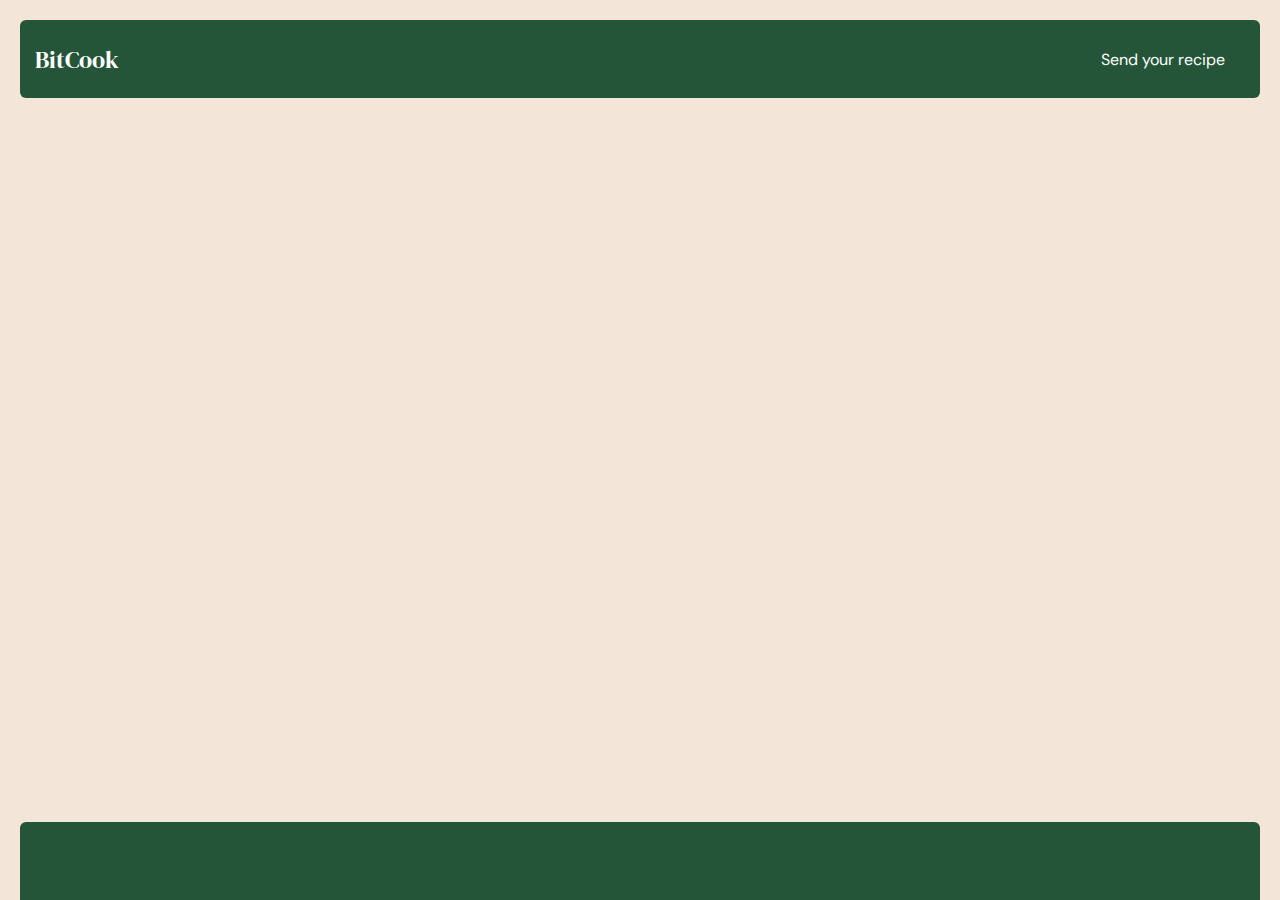
==== index.html @ 2f71e207 "add menu with hmlt and styles with css" ====
<!DOCTYPE html>
<html lang="en">

<head>
    <meta charset="UTF-8">
    <meta name="viewport" content="width=device-width, initial-scale=1.0">
    <title>BitCook</title>
    <link rel="stylesheet" href="./css/style.css">

</head>

<body>
    <div id="grid-container">
        <header>
            <div id="logo">
                <a href="#">BitCook</a>
            </div>
            <nav>
                <ul>
                    <li><a href="#">Send your recipe</a></li>
                    <li></li>
                </ul>
            </nav>
        </header>
        <main>

        </main>
        <footer>

        </footer>
    </div>
</body>

</html>
---- css/style.css ----
@import url("https://fonts.googleapis.com/css2?family=DM+Sans:opsz@9..40&family=DM+Serif+Display:ital@0;1&display=swap");

* {
  box-sizing: border-box;
  margin: 0;
}
body {
  background-color: #f3e5d8;
}

#grid-container {
  max-width: 1400px;
  height: 100vh;
  margin: 0 auto;
  padding: 20px;
  padding-bottom: 0px;

  display: grid;
  grid-template-rows: 78px 1fr 78px;
  grid-template-columns: 100px 1fr 100px;

  grid-template-areas:
    "header header header"
    "space main space2"
    "footer footer footer";
}

header {
  background-color: #255538;
  grid-area: header;

  display: flex;
  justify-content: space-between;
  align-items: center;
  border-radius: 6px;
  padding: 15px;
}
#logo {
  font-family: DM Serif Display;
  font-size: 24px;
}
header a {
  text-decoration: none;
  color: white;
}

header nav ul {
  display: flex;
  list-style-type: none;
  gap: 20px;
  font-family: DM Sans;
  font-size: 16px;
}

footer {
  background-color: #255538;
  grid-area: footer;
  border-radius: 6px 6px 0 0;
}
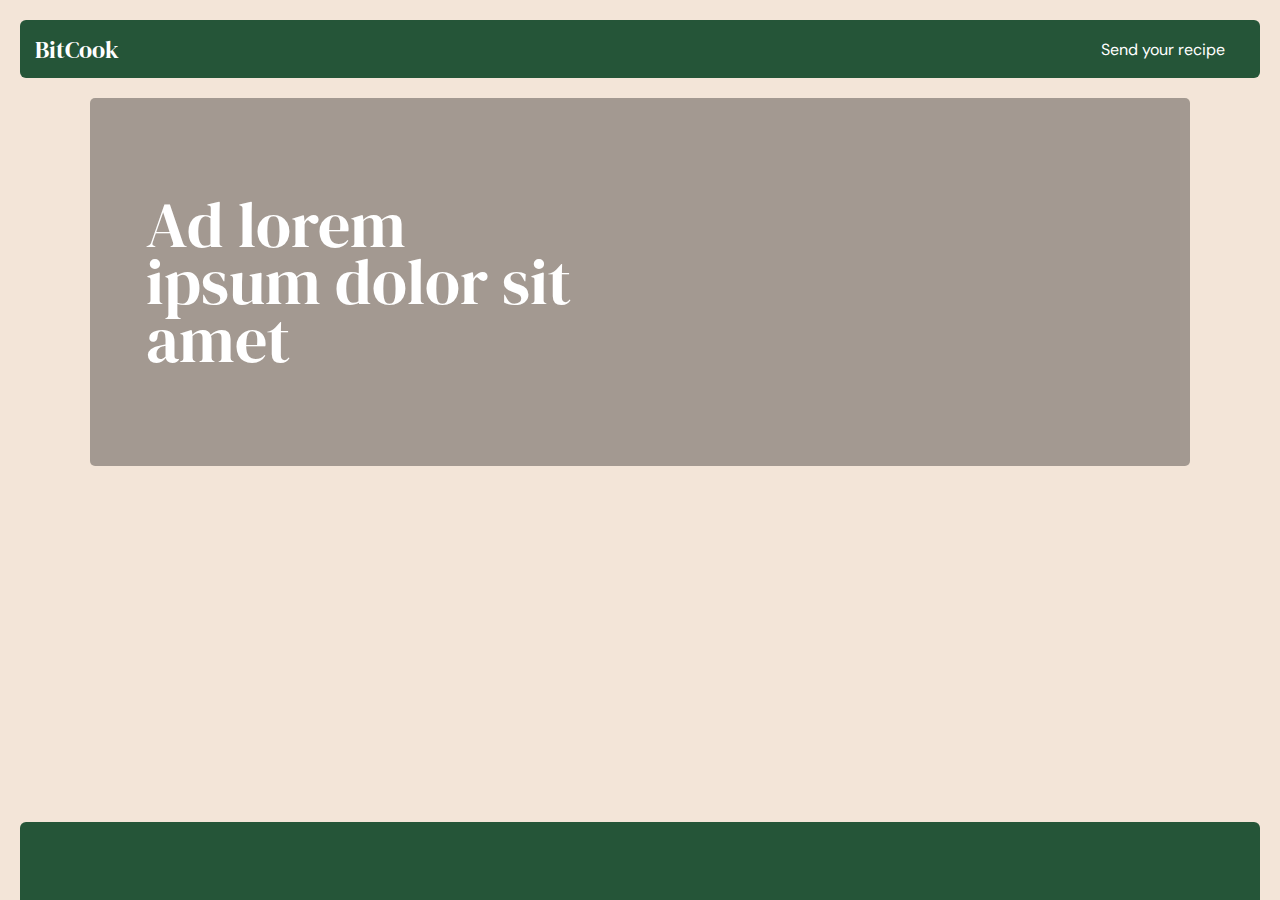
==== commit ee149738: "add structure and styles of banner" ====
--- a/index.html
+++ b/index.html
@@ -23,7 +23,9 @@
             </nav>
         </header>
         <main>
-
+            <div id="banner">
+                <p class="phara">Ad lorem ipsum dolor sit amet</p>
+            </div>
         </main>
         <footer>
 
--- a/css/style.css
+++ b/css/style.css
@@ -4,12 +4,13 @@
   box-sizing: border-box;
   margin: 0;
 }
+
 body {
   background-color: #f3e5d8;
 }
 
 #grid-container {
-  max-width: 1400px;
+  max-width: 100%;
   height: 100vh;
   margin: 0 auto;
   padding: 20px;
@@ -17,7 +18,7 @@
 
   display: grid;
   grid-template-rows: 78px 1fr 78px;
-  grid-template-columns: 100px 1fr 100px;
+  grid-template-columns: 70px 1fr 70px;
 
   grid-template-areas:
     "header header header"
@@ -34,11 +35,14 @@
   align-items: center;
   border-radius: 6px;
   padding: 15px;
+  max-height: 58px;
 }
+
 #logo {
   font-family: DM Serif Display;
   font-size: 24px;
 }
+
 header a {
   text-decoration: none;
   color: white;
@@ -52,6 +56,42 @@
   font-size: 16px;
 }
 
+main {
+  grid-area: main;
+}
+
+#banner {
+  margin-top: 28px;
+  width: 100%;
+  height: 368px;
+  background-image: url(../img/desayuno.png);
+  background-position: center center;
+  background-size: cover;
+  margin: 0 auto;
+  border-radius: 5px;
+  display: flex;
+  justify-content: flex-start;
+  align-items: center;
+  position: relative;
+  padding: 56px;
+}
+#banner::before {
+  position: absolute;
+  content: "";
+  inset: 0;
+  background-color: rgba(0, 0, 0, 0.33);
+  border-radius: 5px;
+}
+
+.phara {
+  position: relative;
+  font-family: DM Serif Display;
+  font-size: 64px;
+  width: 448px;
+  color: white;
+  line-height: 0.9;
+}
+
 footer {
   background-color: #255538;
   grid-area: footer;
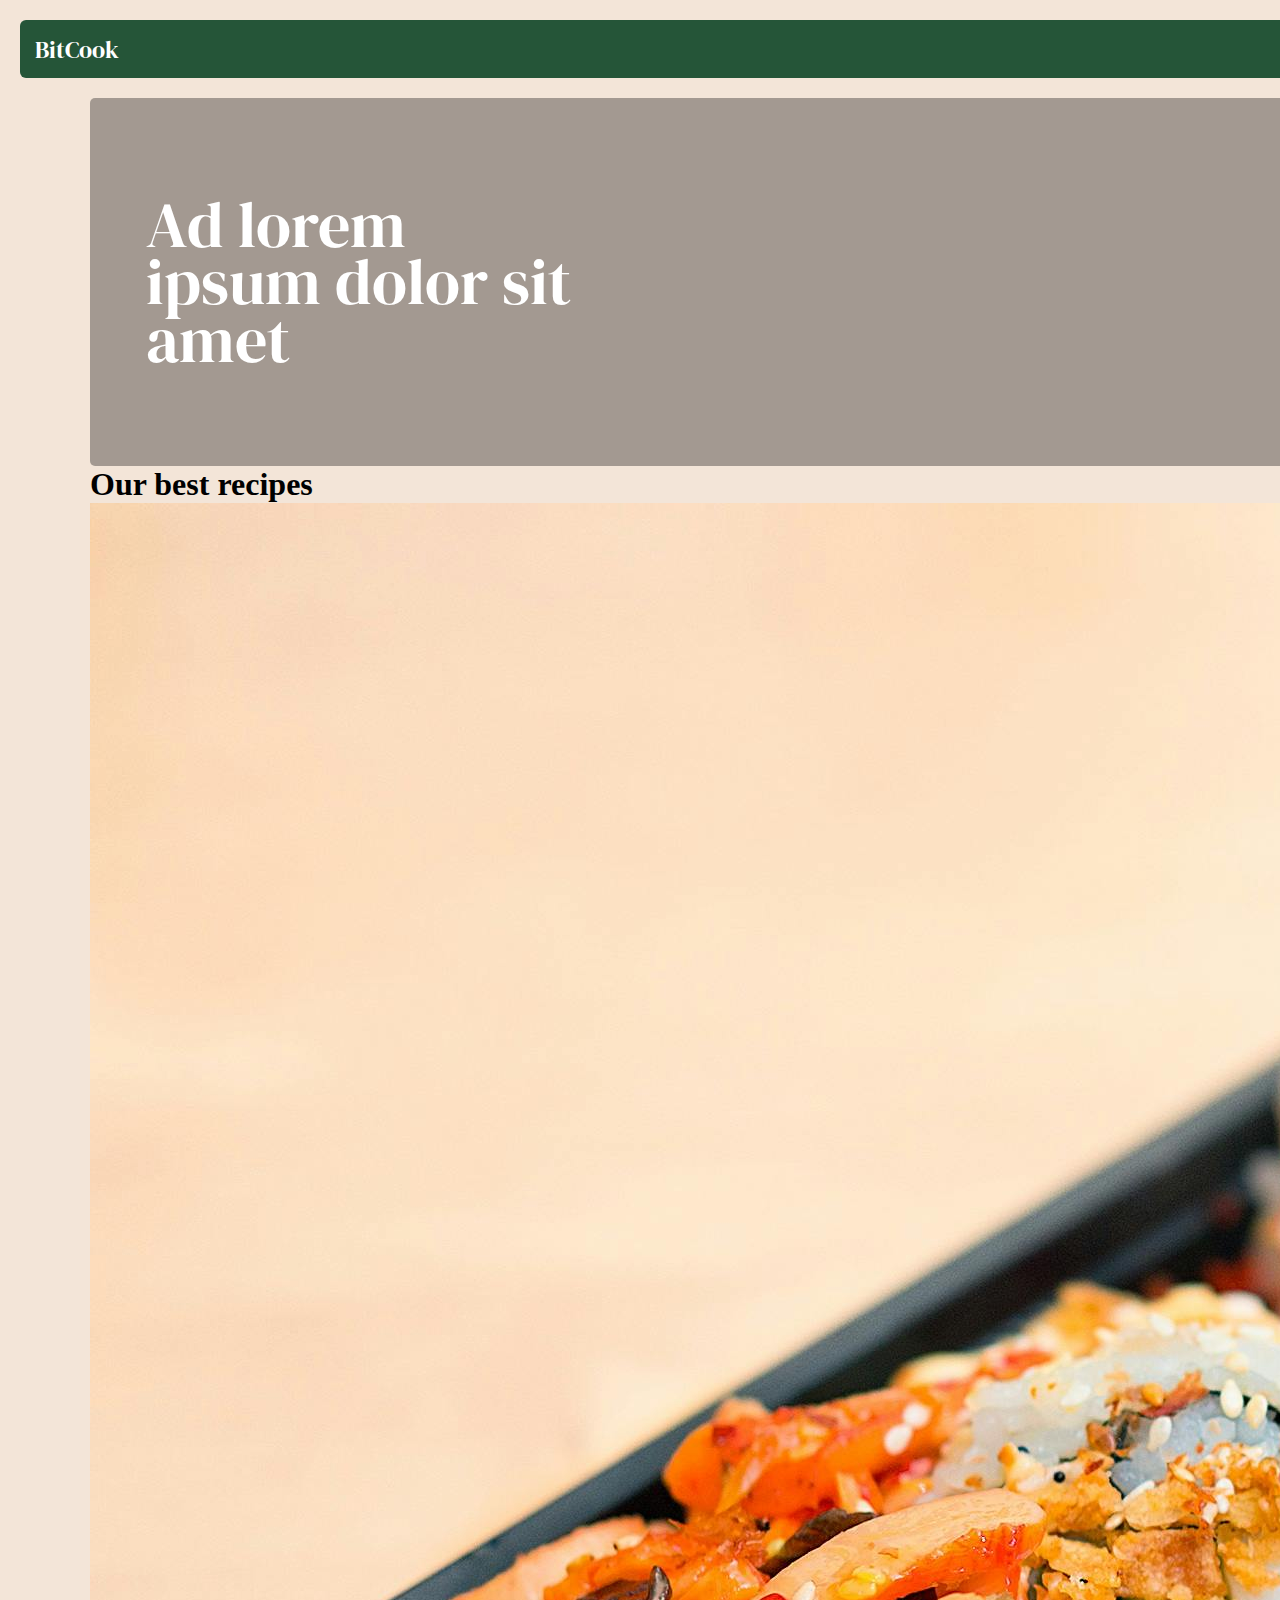
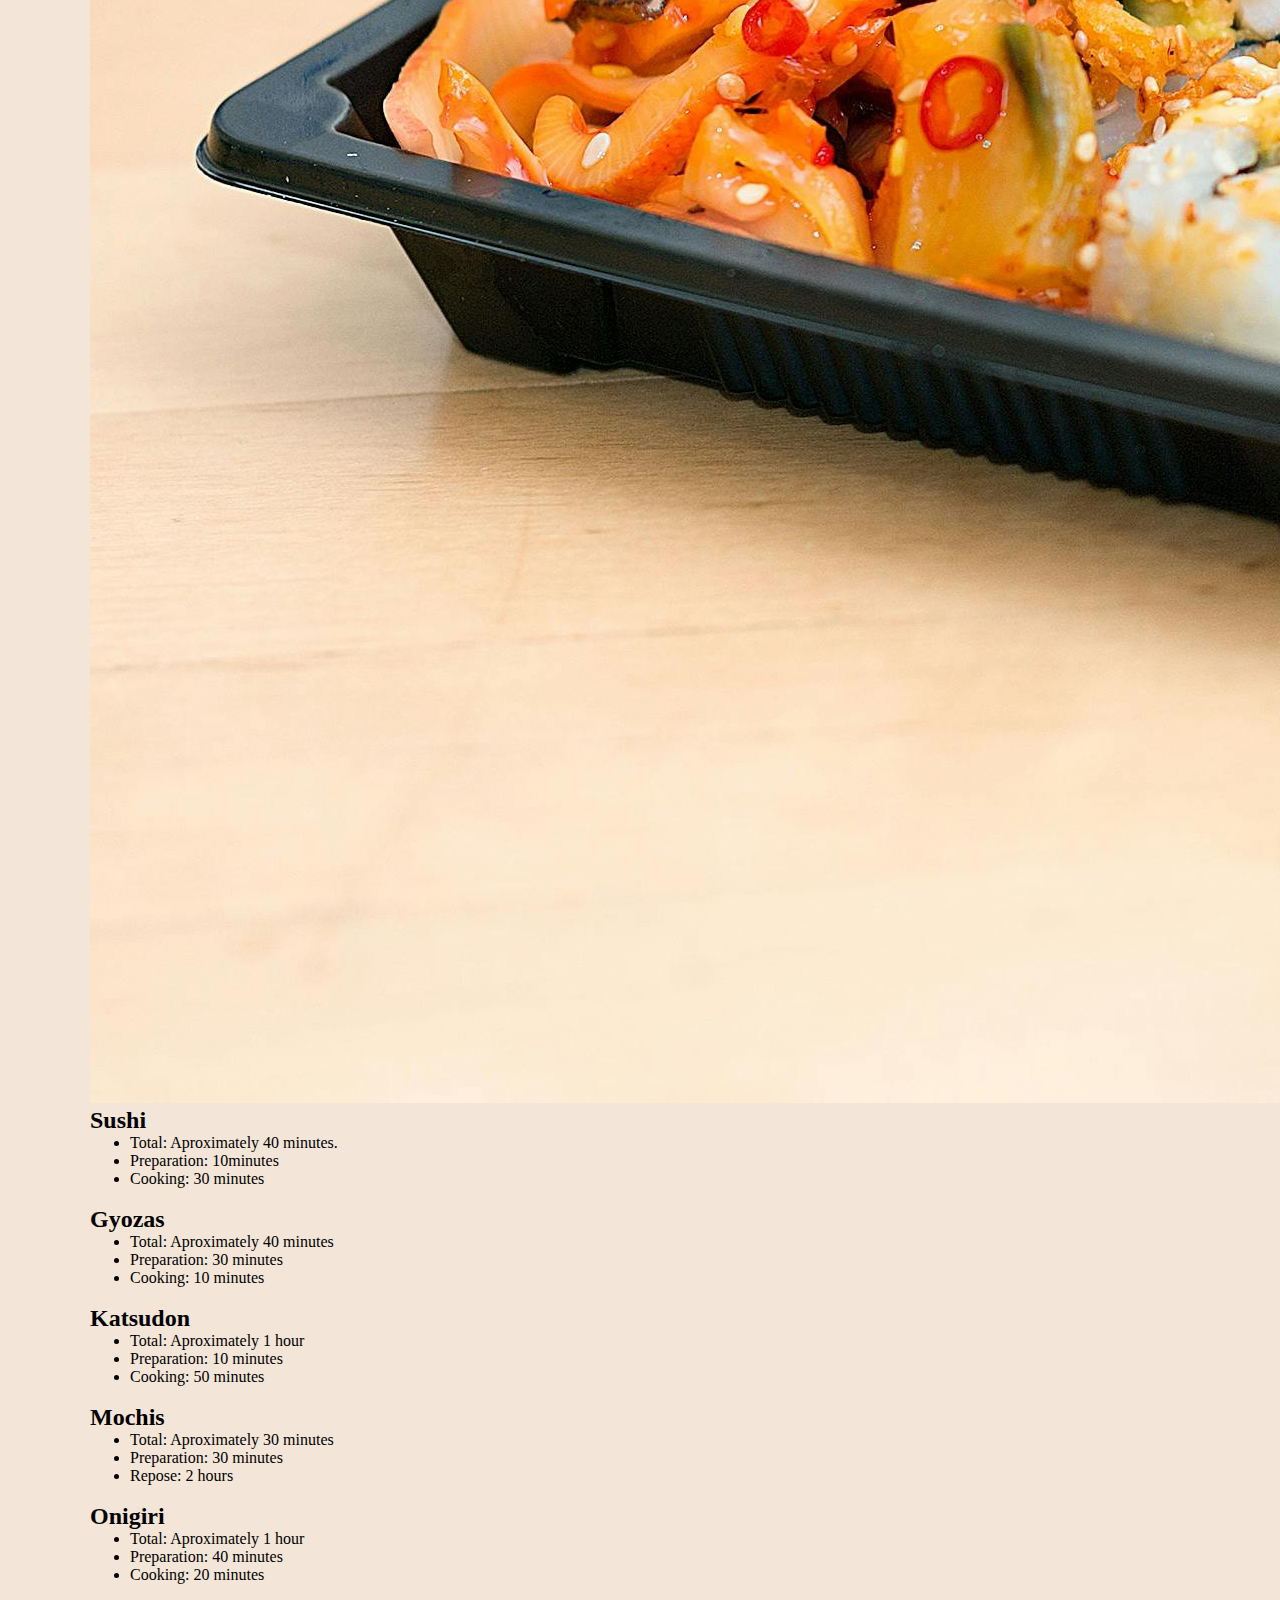
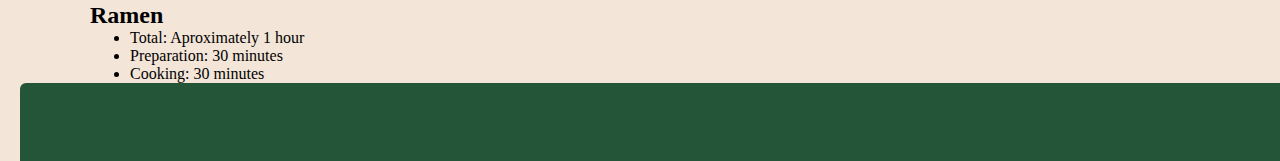
==== commit d9078a20: "add structe of recipes" ====
--- a/index.html
+++ b/index.html
@@ -26,6 +26,63 @@
             <div id="banner">
                 <p class="phara">Ad lorem ipsum dolor sit amet</p>
             </div>
+            <h1>Our best recipes</h1>
+            <div>
+                <div class="recipe1">
+                    <img src="./img/sushi.jpg" alt="">
+                    <h2>Sushi</h2>
+                    <ul>
+                        <li>Total: Aproximately 40 minutes.</li>
+                        <li>Preparation: 10minutes</li>
+                        <li>Cooking: 30 minutes</li>
+                    </ul>
+                </div>
+                <div class="recipe2">
+                    <img src="" alt="">
+                    <h2>Gyozas</h2>
+                    <ul>
+                        <li>Total: Aproximately 40 minutes</li>
+                        <li>Preparation: 30 minutes</li>
+                        <li>Cooking: 10 minutes</li>
+                    </ul>
+                </div>
+                <div class="recipe3">
+                    <img src="" alt="">
+                    <h2>Katsudon</h2>
+                    <ul>
+                        <li>Total: Aproximately 1 hour</li>
+                        <li>Preparation: 10 minutes</li>
+                        <li>Cooking: 50 minutes</li>
+                    </ul>
+                </div>
+                <div class="recipe4">
+                    <img src="" alt="">
+                    <h2>Mochis</h2>
+                    <ul>
+                        <li>Total: Aproximately 30 minutes</li>
+                        <li>Preparation: 30 minutes</li>
+                        <li>Repose: 2 hours</li>
+                    </ul>
+                </div>
+                <div class="recipe5">
+                    <img src="" alt="">
+                    <h2>Onigiri</h2>
+                    <ul>
+                        <li>Total: Aproximately 1 hour</li>
+                        <li>Preparation: 40 minutes</li>
+                        <li>Cooking: 20 minutes</li>
+                    </ul>
+                </div>
+                <div class="recipe6">
+                    <img src="" alt="">
+                    <h2>Ramen</h2>
+                    <ul>
+                        <li>Total: Aproximately 1 hour</li>
+                        <li>Preparation: 30 minutes</li>
+                        <li>Cooking: 30 minutes</li>
+                    </ul>
+                </div>
+            </div>
         </main>
         <footer>
 
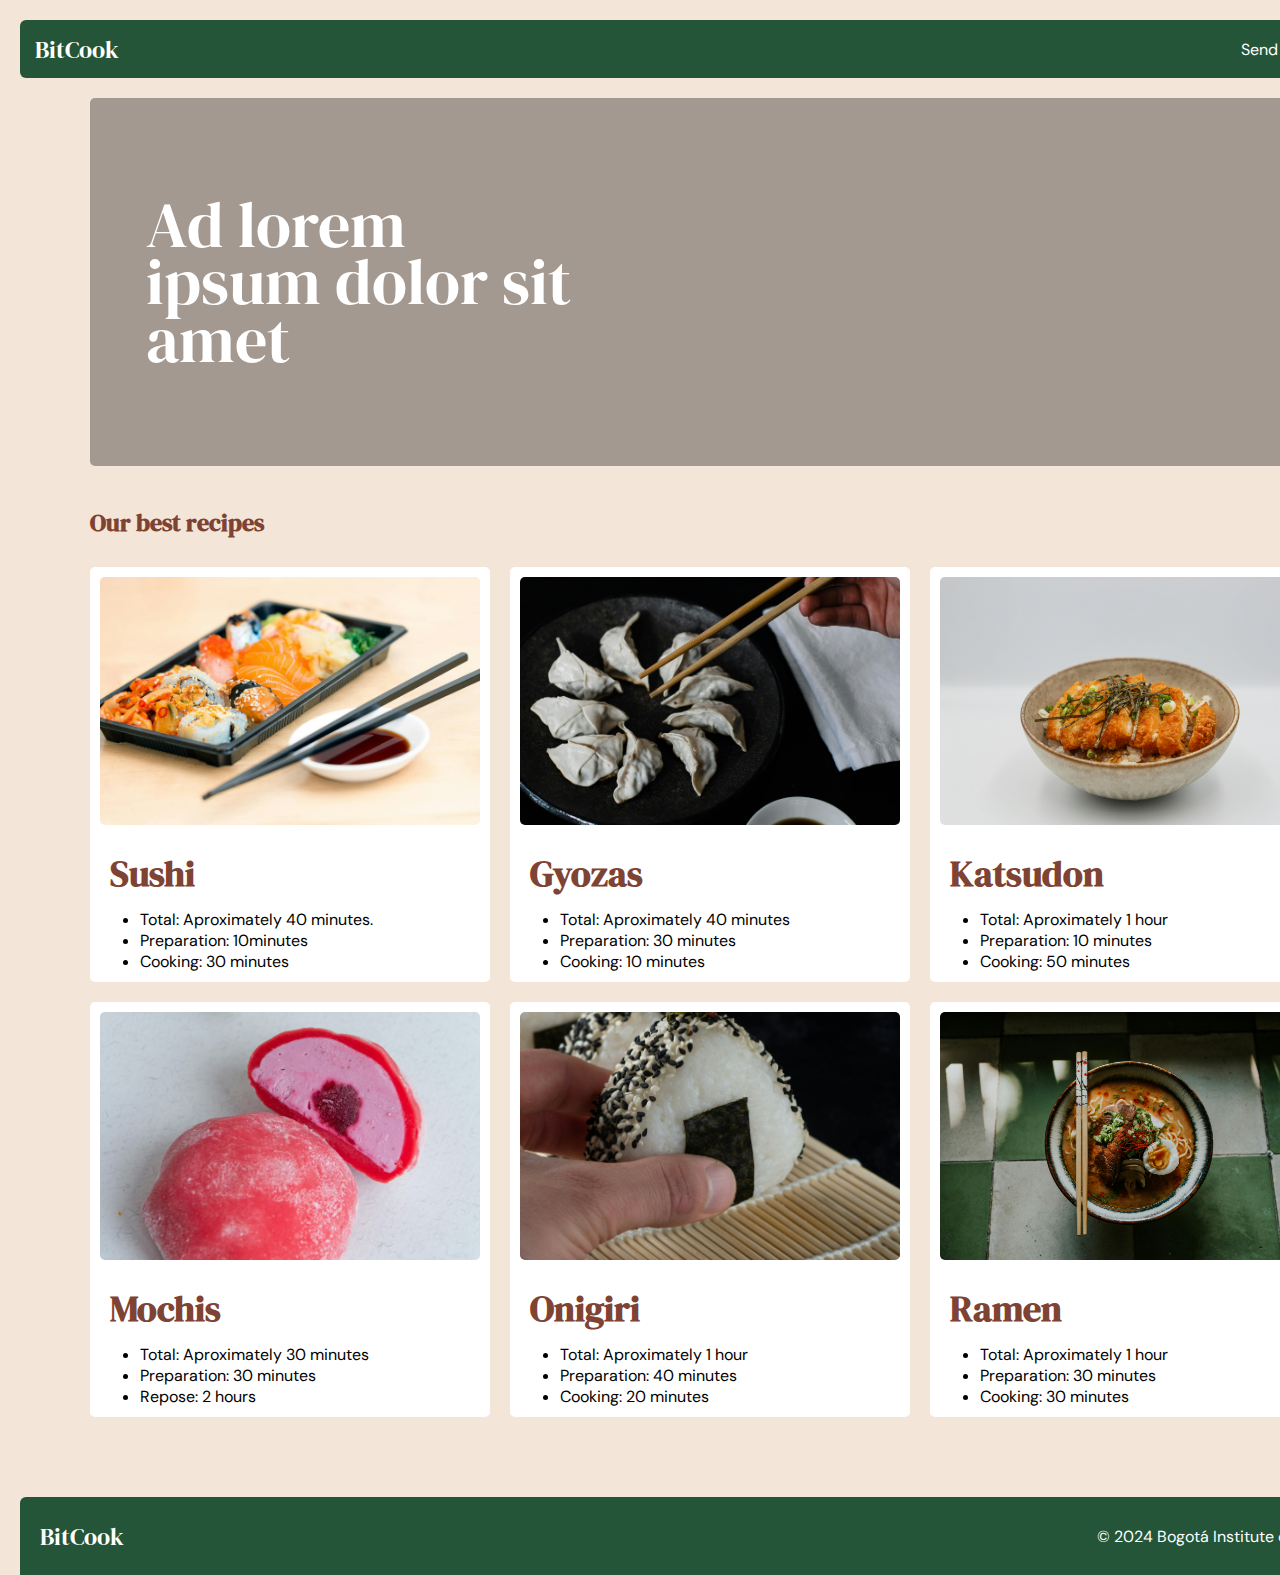
==== commit e1c10897: "add styles on seccion recipes and footer" ====
--- a/index.html
+++ b/index.html
@@ -26,66 +26,83 @@
             <div id="banner">
                 <p class="phara">Ad lorem ipsum dolor sit amet</p>
             </div>
-            <h1>Our best recipes</h1>
-            <div>
-                <div class="recipe1">
-                    <img src="./img/sushi.jpg" alt="">
-                    <h2>Sushi</h2>
-                    <ul>
-                        <li>Total: Aproximately 40 minutes.</li>
-                        <li>Preparation: 10minutes</li>
-                        <li>Cooking: 30 minutes</li>
-                    </ul>
+            <h1 id="titulo">Our best recipes</h1>
+            <div id="Recipes">
+                <div class="recipes1">
+                    <a href="">
+                        <div class="recipe">
+                            <img src="./img/sushi.jpg" alt="">
+                            <h2>Sushi</h2>
+                            <ul>
+                                <li>Total: Aproximately 40 minutes.</li>
+                                <li>Preparation: 10minutes</li>
+                                <li>Cooking: 30 minutes</li>
+                            </ul>
+                        </div>
+                    </a>
+                    <a href="">
+                        <div class="recipe">
+                            <img src="./img/gyoza.jpg" alt="">
+                            <h2>Gyozas</h2>
+                            <ul>
+                                <li>Total: Aproximately 40 minutes</li>
+                                <li>Preparation: 30 minutes</li>
+                                <li>Cooking: 10 minutes</li>
+                            </ul>
+                        </div>
+                    </a>
+                    <a href="">
+                        <div class="recipe">
+                            <img src="./img/katsudon.jpg" alt="">
+                            <h2>Katsudon</h2>
+                            <ul>
+                                <li>Total: Aproximately 1 hour</li>
+                                <li>Preparation: 10 minutes</li>
+                                <li>Cooking: 50 minutes</li>
+                            </ul>
+                        </div>
+                    </a>
                 </div>
-                <div class="recipe2">
-                    <img src="" alt="">
-                    <h2>Gyozas</h2>
-                    <ul>
-                        <li>Total: Aproximately 40 minutes</li>
-                        <li>Preparation: 30 minutes</li>
-                        <li>Cooking: 10 minutes</li>
-                    </ul>
-                </div>
-                <div class="recipe3">
-                    <img src="" alt="">
-                    <h2>Katsudon</h2>
-                    <ul>
-                        <li>Total: Aproximately 1 hour</li>
-                        <li>Preparation: 10 minutes</li>
-                        <li>Cooking: 50 minutes</li>
-                    </ul>
-                </div>
-                <div class="recipe4">
-                    <img src="" alt="">
-                    <h2>Mochis</h2>
-                    <ul>
-                        <li>Total: Aproximately 30 minutes</li>
-                        <li>Preparation: 30 minutes</li>
-                        <li>Repose: 2 hours</li>
-                    </ul>
-                </div>
-                <div class="recipe5">
-                    <img src="" alt="">
-                    <h2>Onigiri</h2>
-                    <ul>
-                        <li>Total: Aproximately 1 hour</li>
-                        <li>Preparation: 40 minutes</li>
-                        <li>Cooking: 20 minutes</li>
-                    </ul>
-                </div>
-                <div class="recipe6">
-                    <img src="" alt="">
-                    <h2>Ramen</h2>
-                    <ul>
-                        <li>Total: Aproximately 1 hour</li>
-                        <li>Preparation: 30 minutes</li>
-                        <li>Cooking: 30 minutes</li>
-                    </ul>
+                <div class="recipes2">
+                    <a href="">
+                        <div class="recipe">
+                            <img src="./img/mochis.jpg" alt="">
+                            <h2>Mochis</h2>
+                            <ul>
+                                <li>Total: Aproximately 30 minutes</li>
+                                <li>Preparation: 30 minutes</li>
+                                <li>Repose: 2 hours</li>
+                            </ul>
+                        </div>
+                    </a>
+                    <a href="">
+                        <div class="recipe">
+                            <img src="./img/onigiri.jpg" alt="">
+                            <h2>Onigiri</h2>
+                            <ul>
+                                <li>Total: Aproximately 1 hour</li>
+                                <li>Preparation: 40 minutes</li>
+                                <li>Cooking: 20 minutes</li>
+                            </ul>
+                        </div>
+                    </a>
+                    <a href="">
+                        <div class="recipe">
+                            <img src="./img/ramen.jpg" alt="">
+                            <h2>Ramen</h2>
+                            <ul>
+                                <li>Total: Aproximately 1 hour</li>
+                                <li>Preparation: 30 minutes</li>
+                                <li>Cooking: 30 minutes</li>
+                            </ul>
+                        </div>
+                    </a>
                 </div>
             </div>
         </main>
         <footer>
-
+            <p id="logo_foot">BitCook</p>
+            <p>© 2024 Bogotá Institute of Technology</p>
         </footer>
     </div>
 </body>
--- a/css/style.css
+++ b/css/style.css
@@ -39,7 +39,7 @@
 }
 
 #logo {
-  font-family: DM Serif Display;
+  font-family: "DM Serif Display";
   font-size: 24px;
 }
 
@@ -52,7 +52,7 @@
   display: flex;
   list-style-type: none;
   gap: 20px;
-  font-family: DM Sans;
+  font-family: "DM Sans";
   font-size: 16px;
 }
 
@@ -62,7 +62,7 @@
 
 #banner {
   margin-top: 28px;
-  width: 100%;
+  max-width: 100%;
   height: 368px;
   background-image: url(../img/desayuno.png);
   background-position: center center;
@@ -75,6 +75,7 @@
   position: relative;
   padding: 56px;
 }
+
 #banner::before {
   position: absolute;
   content: "";
@@ -85,15 +86,98 @@
 
 .phara {
   position: relative;
-  font-family: DM Serif Display;
+  font-family: "DM Serif Display";
   font-size: 64px;
   width: 448px;
   color: white;
   line-height: 0.9;
 }
 
+#titulo {
+  font-family: "DM Serif Display";
+  font-size: 24px;
+  padding-top: 40px;
+  padding-bottom: 28px;
+  color: #7e4333;
+}
+
+#Recipes a {
+  text-decoration: none;
+}
+
+#Recipes {
+  margin: 0 auto;
+}
+
+#Recipes img {
+  width: 380px;
+  height: 248px;
+  object-fit: cover;
+  border-radius: 5px;
+}
+
+#Recipes .recipe {
+  background-color: white;
+  padding: 10px;
+  border-radius: 5px;
+  transition: transform 0.3s ease;
+}
+
+#Recipes .recipe:hover {
+  transform: scale(1.1);
+}
+
+#Recipes h2 {
+  padding-top: 20px;
+  padding-left: 10px;
+  font-family: "DM Serif Display";
+  color: #7e4333;
+  font-size: 36px;
+}
+
+#Recipes ul {
+  padding-top: 11px;
+}
+
+#Recipes ul li {
+  font-family: "DM Sans";
+  font-size: 16px;
+  color: black;
+}
+.recipes1 {
+  display: flex;
+  gap: 20px;
+  margin-bottom: 20px;
+  width: 100%;
+}
+
+.recipes2 {
+  display: flex;
+  gap: 20px;
+  margin-bottom: 80px;
+  width: 100%;
+}
+
 footer {
+  grid-area: footer;
+  display: flex;
+  justify-content: space-between;
+  align-items: center;
+
+  max-height: 78px;
   background-color: #255538;
-  grid-area: footer;
   border-radius: 6px 6px 0 0;
 }
+
+#logo_foot {
+  font-family: "DM Serif Display";
+  font-size: 24px;
+  padding-left: 20px;
+}
+
+footer p {
+  font-family: "DM Sans";
+  font-size: 16px;
+  color: white;
+  padding-right: 20px;
+}
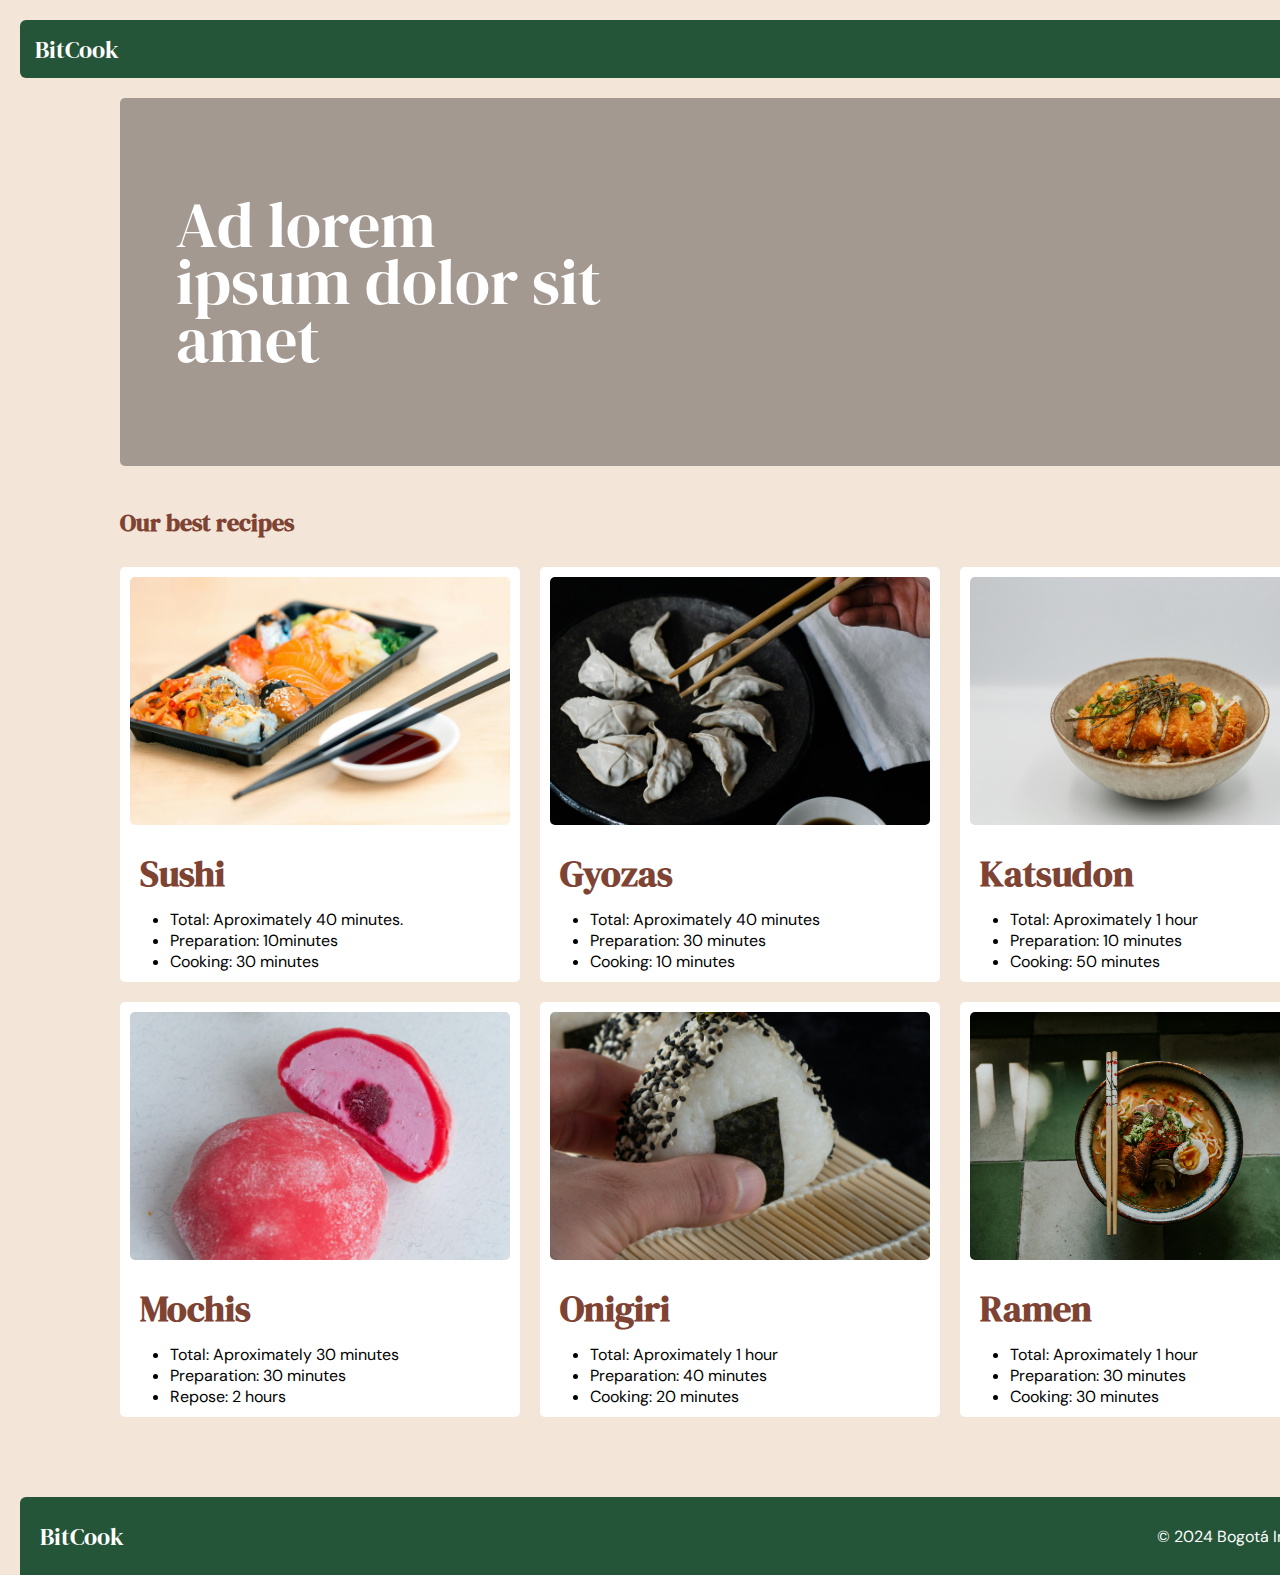
==== commit 134d3011: "finish structure in html and more styles in css" ====
--- a/index.html
+++ b/index.html
@@ -29,7 +29,7 @@
             <h1 id="titulo">Our best recipes</h1>
             <div id="Recipes">
                 <div class="recipes1">
-                    <a href="">
+                    <a href="./Recipes/recipe1.html">
                         <div class="recipe">
                             <img src="./img/sushi.jpg" alt="">
                             <h2>Sushi</h2>
--- a/css/style.css
+++ b/css/style.css
@@ -18,7 +18,7 @@
 
   display: grid;
   grid-template-rows: 78px 1fr 78px;
-  grid-template-columns: 70px 1fr 70px;
+  grid-template-columns: 100px 1fr 100px;
 
   grid-template-areas:
     "header header header"
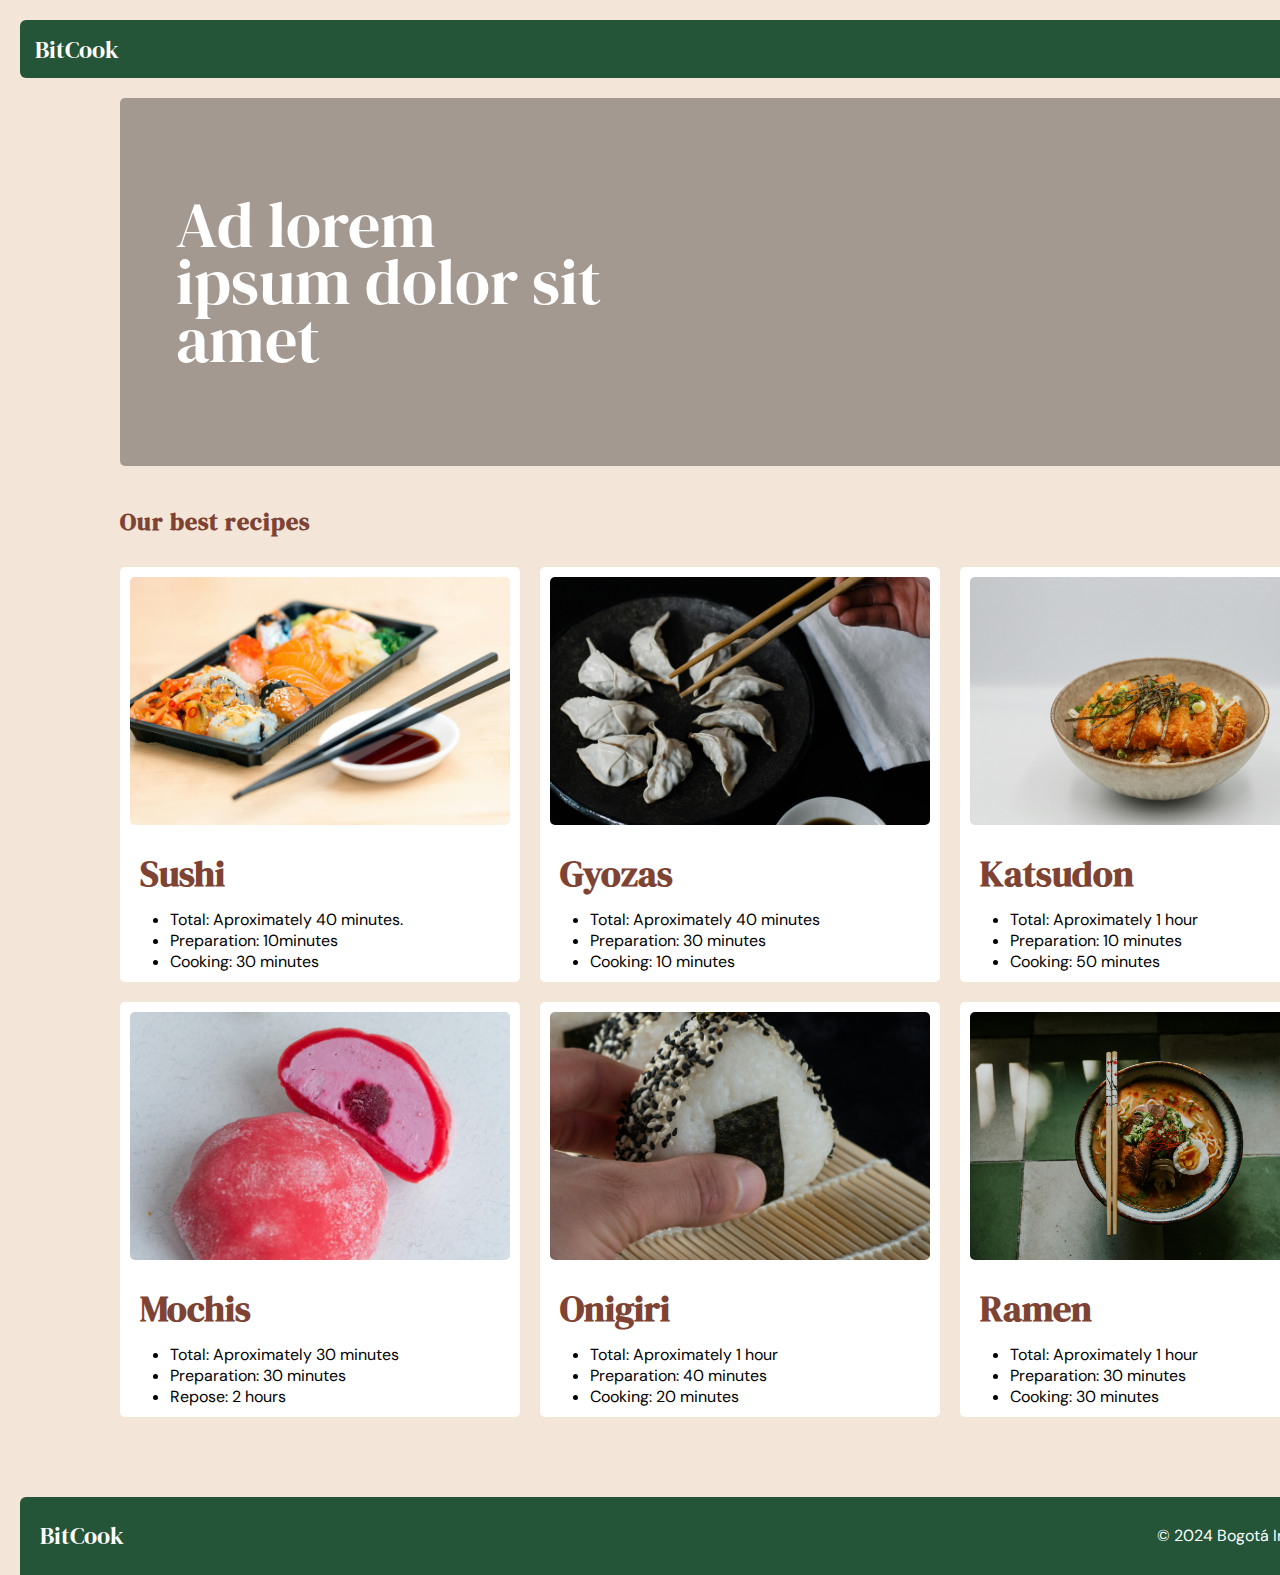
==== commit 0fca932b: "add new html for the recipes folder, also add new styles, and corrections to the css and html" ====
--- a/index.html
+++ b/index.html
@@ -29,7 +29,7 @@
             <h1 id="titulo">Our best recipes</h1>
             <div id="Recipes">
                 <div class="recipes1">
-                    <a href="./Recipes/recipe1.html">
+                    <a href="./Recipes/sushi.html">
                         <div class="recipe">
                             <img src="./img/sushi.jpg" alt="">
                             <h2>Sushi</h2>
@@ -40,7 +40,7 @@
                             </ul>
                         </div>
                     </a>
-                    <a href="">
+                    <a href="./Recipes/gyoza.html">
                         <div class="recipe">
                             <img src="./img/gyoza.jpg" alt="">
                             <h2>Gyozas</h2>
@@ -51,7 +51,7 @@
                             </ul>
                         </div>
                     </a>
-                    <a href="">
+                    <a href="./Recipes/katsudon.html">
                         <div class="recipe">
                             <img src="./img/katsudon.jpg" alt="">
                             <h2>Katsudon</h2>
@@ -64,7 +64,7 @@
                     </a>
                 </div>
                 <div class="recipes2">
-                    <a href="">
+                    <a href="./Recipes/mochis.html">
                         <div class="recipe">
                             <img src="./img/mochis.jpg" alt="">
                             <h2>Mochis</h2>
@@ -75,7 +75,7 @@
                             </ul>
                         </div>
                     </a>
-                    <a href="">
+                    <a href="./Recipes/onigiri.html">
                         <div class="recipe">
                             <img src="./img/onigiri.jpg" alt="">
                             <h2>Onigiri</h2>
@@ -86,7 +86,7 @@
                             </ul>
                         </div>
                     </a>
-                    <a href="">
+                    <a href="Recipes/ramen.html">
                         <div class="recipe">
                             <img src="./img/ramen.jpg" alt="">
                             <h2>Ramen</h2>
--- a/css/style.css
+++ b/css/style.css
@@ -96,6 +96,8 @@
 #titulo {
   font-family: "DM Serif Display";
   font-size: 24px;
+  letter-spacing: 1px;
+  line-height: 32.9px;
   padding-top: 40px;
   padding-bottom: 28px;
   color: #7e4333;
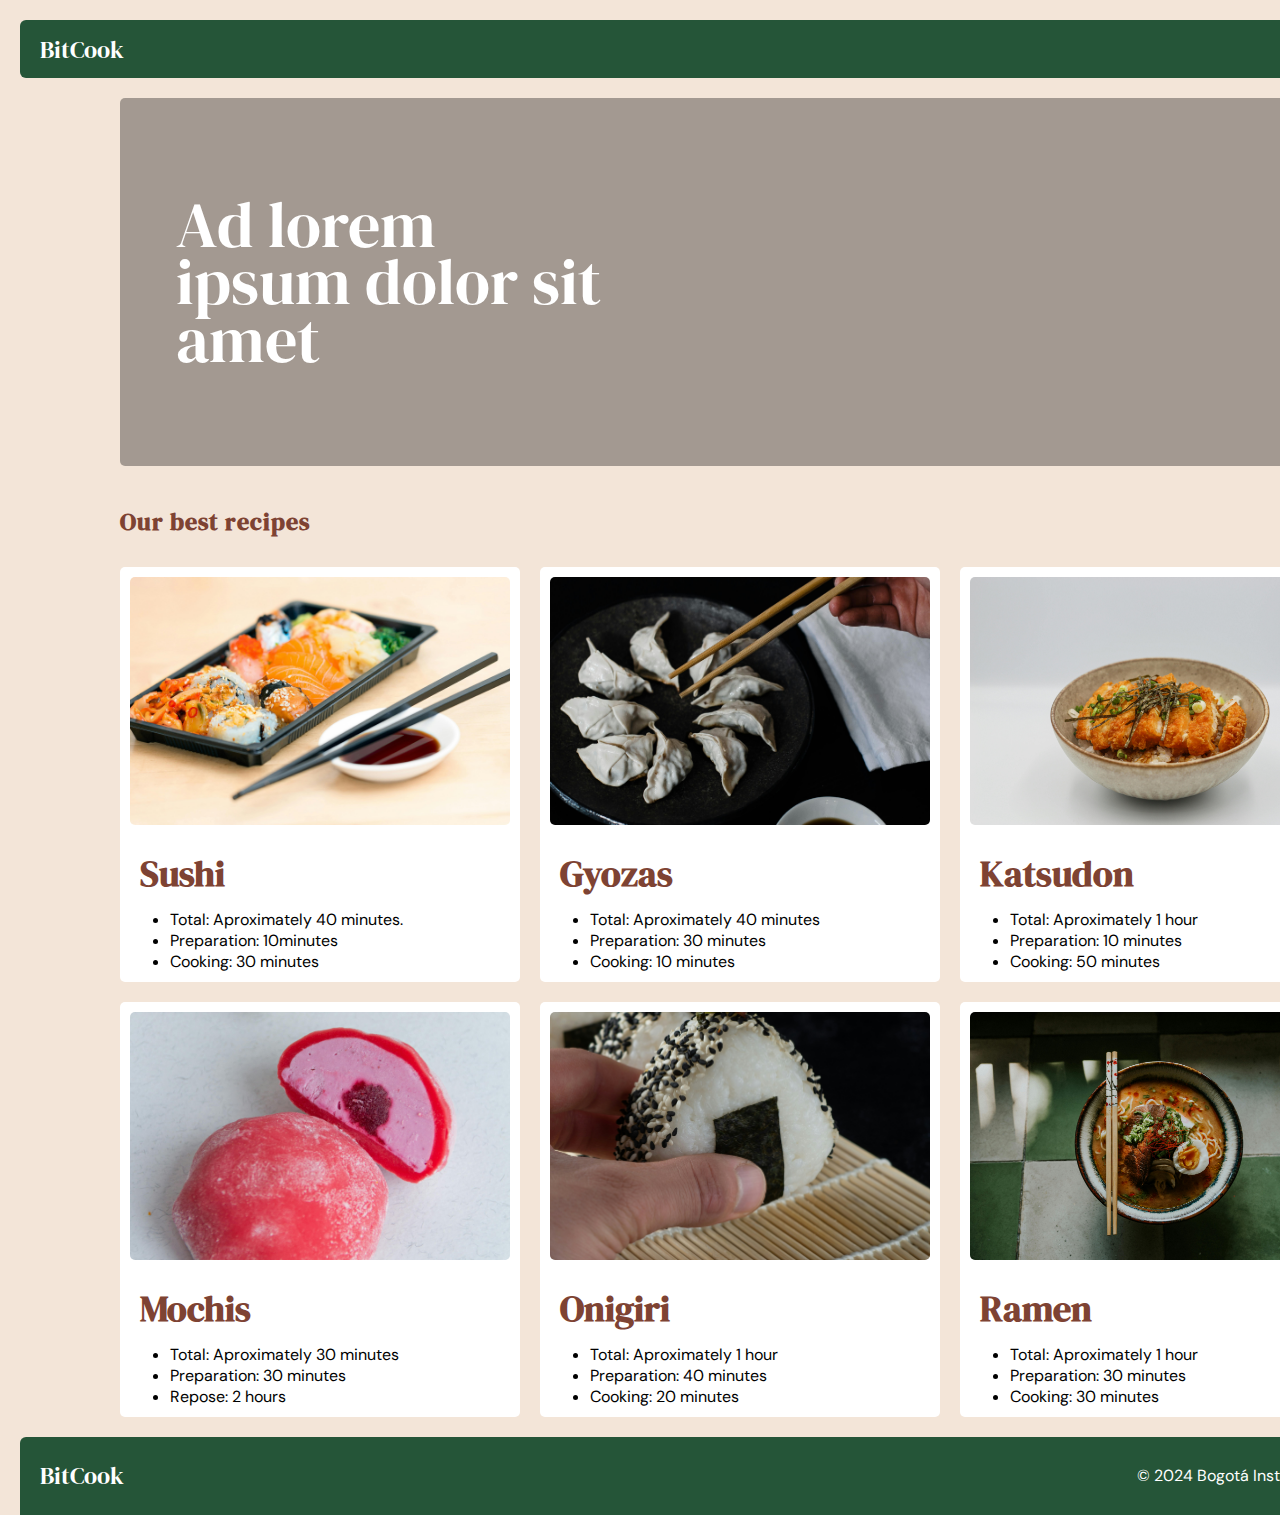
==== commit 537120fd: "optimization" ====
--- a/index.html
+++ b/index.html
@@ -24,7 +24,7 @@
         </header>
         <main>
             <div id="banner">
-                <p class="phara">Ad lorem ipsum dolor sit amet</p>
+                <p class="text-prueba">Ad lorem ipsum dolor sit amet</p>
             </div>
             <h1 id="titulo">Our best recipes</h1>
             <div id="Recipes">
--- a/css/style.css
+++ b/css/style.css
@@ -33,12 +33,14 @@
   display: flex;
   justify-content: space-between;
   align-items: center;
+  padding: 20px;
   border-radius: 6px;
-  padding: 15px;
   max-height: 58px;
+  font-family: "DM Sans";
 }
 
-#logo {
+#logo,
+#logo_foot {
   font-family: "DM Serif Display";
   font-size: 24px;
 }
@@ -52,7 +54,6 @@
   display: flex;
   list-style-type: none;
   gap: 20px;
-  font-family: "DM Sans";
   font-size: 16px;
 }
 
@@ -61,13 +62,11 @@
 }
 
 #banner {
-  margin-top: 28px;
   max-width: 100%;
   height: 368px;
   background-image: url(../img/desayuno.png);
   background-position: center center;
   background-size: cover;
-  margin: 0 auto;
   border-radius: 5px;
   display: flex;
   justify-content: flex-start;
@@ -84,7 +83,7 @@
   border-radius: 5px;
 }
 
-.phara {
+.text-prueba {
   position: relative;
   font-family: "DM Serif Display";
   font-size: 64px;
@@ -105,10 +104,6 @@
 
 #Recipes a {
   text-decoration: none;
-}
-
-#Recipes {
-  margin: 0 auto;
 }
 
 #Recipes img {
@@ -146,17 +141,11 @@
   font-size: 16px;
   color: black;
 }
-.recipes1 {
+.recipes1,
+.recipes2 {
   display: flex;
   gap: 20px;
   margin-bottom: 20px;
-  width: 100%;
-}
-
-.recipes2 {
-  display: flex;
-  gap: 20px;
-  margin-bottom: 80px;
   width: 100%;
 }
 
@@ -169,12 +158,7 @@
   max-height: 78px;
   background-color: #255538;
   border-radius: 6px 6px 0 0;
-}
-
-#logo_foot {
-  font-family: "DM Serif Display";
-  font-size: 24px;
-  padding-left: 20px;
+  padding: 20px;
 }
 
 footer p {
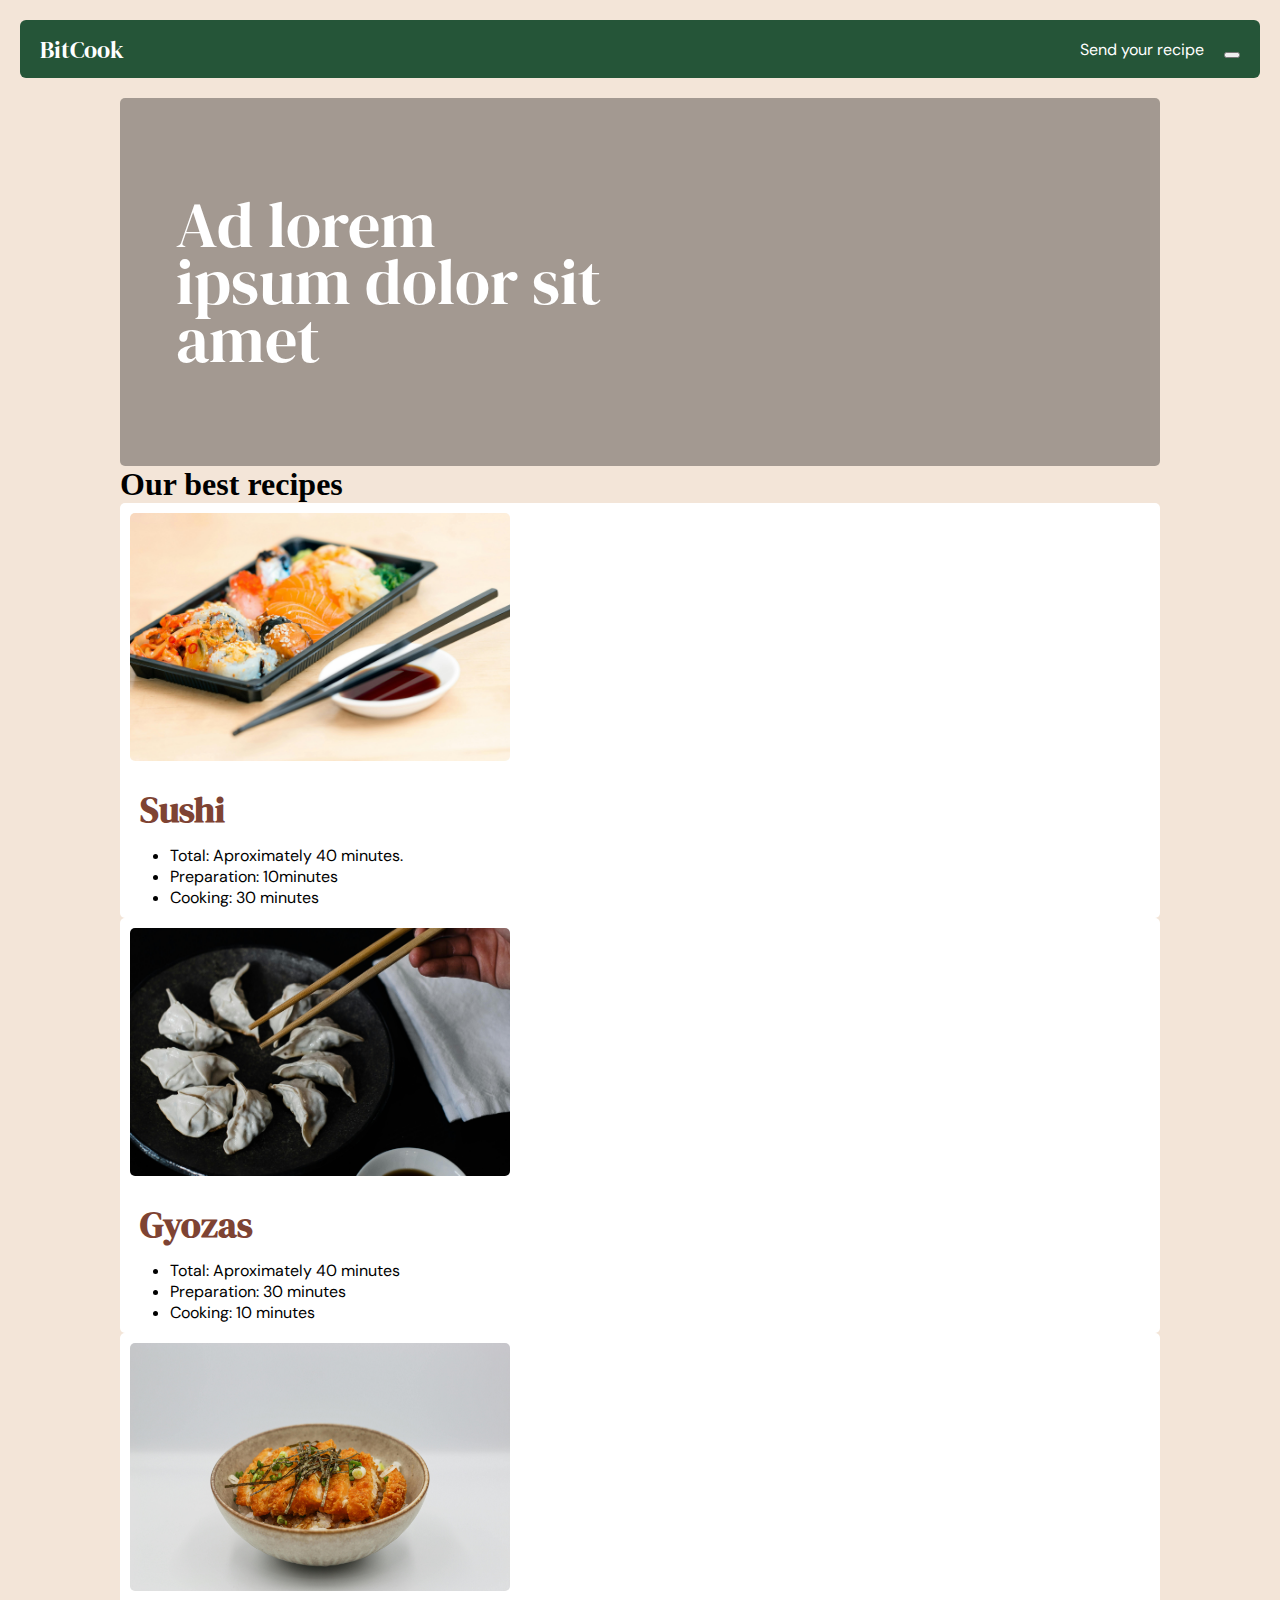
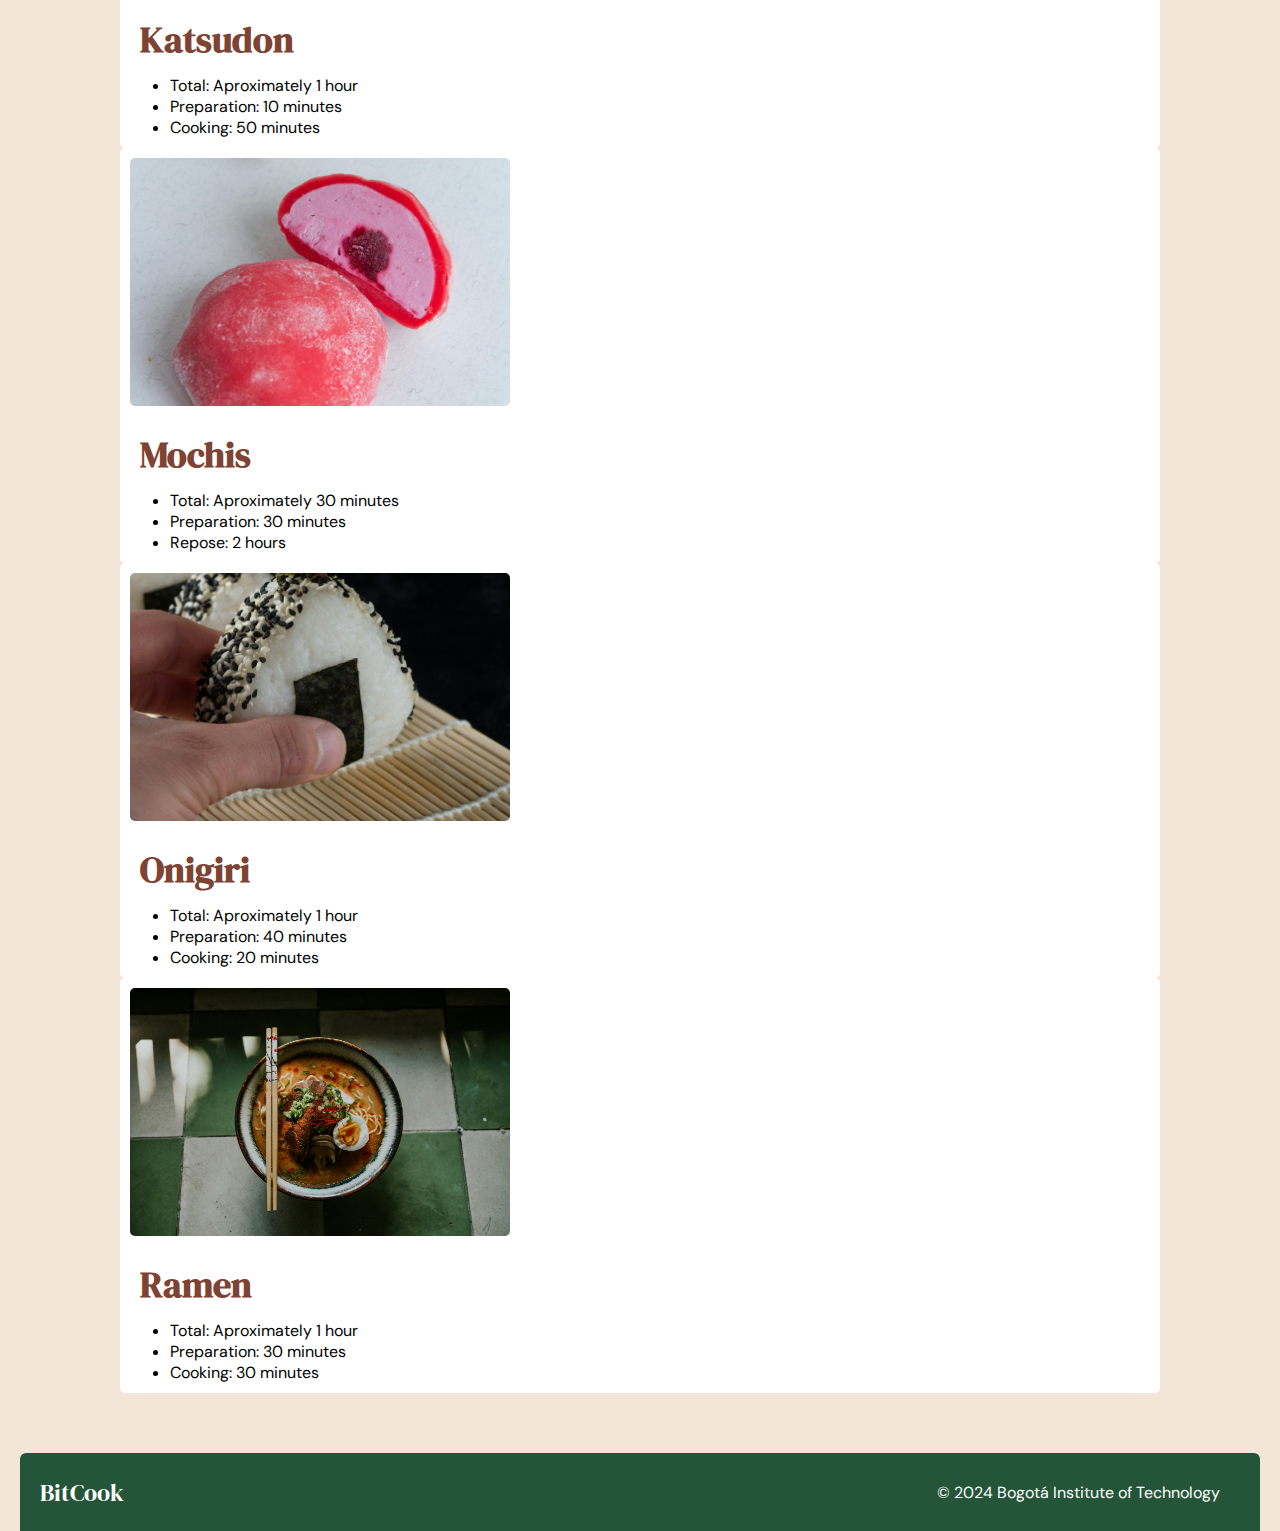
==== commit 433c2e85: "correction of tags in html, optimization of css and creation of mediaquery and styles for dark mode," ====
--- a/index.html
+++ b/index.html
@@ -13,12 +13,14 @@
     <div id="grid-container">
         <header>
             <div id="logo">
-                <a href="#">BitCook</a>
+                <a href="./index.html">BitCook</a>
             </div>
             <nav>
                 <ul>
-                    <li><a href="#">Send your recipe</a></li>
-                    <li></li>
+                    <li><a href="./form/formulario.html">Send your recipe</a></li>
+                    <li class="switch">
+                        <button></button>
+                    </li>
                 </ul>
             </nav>
         </header>
@@ -26,78 +28,76 @@
             <div id="banner">
                 <p class="text-prueba">Ad lorem ipsum dolor sit amet</p>
             </div>
-            <h1 id="titulo">Our best recipes</h1>
+            <h1>Our best recipes</h1>
             <div id="Recipes">
-                <div class="recipes1">
+
+                <div class="recipe">
                     <a href="./Recipes/sushi.html">
-                        <div class="recipe">
-                            <img src="./img/sushi.jpg" alt="">
-                            <h2>Sushi</h2>
-                            <ul>
-                                <li>Total: Aproximately 40 minutes.</li>
-                                <li>Preparation: 10minutes</li>
-                                <li>Cooking: 30 minutes</li>
-                            </ul>
-                        </div>
-                    </a>
-                    <a href="./Recipes/gyoza.html">
-                        <div class="recipe">
-                            <img src="./img/gyoza.jpg" alt="">
-                            <h2>Gyozas</h2>
-                            <ul>
-                                <li>Total: Aproximately 40 minutes</li>
-                                <li>Preparation: 30 minutes</li>
-                                <li>Cooking: 10 minutes</li>
-                            </ul>
-                        </div>
-                    </a>
-                    <a href="./Recipes/katsudon.html">
-                        <div class="recipe">
-                            <img src="./img/katsudon.jpg" alt="">
-                            <h2>Katsudon</h2>
-                            <ul>
-                                <li>Total: Aproximately 1 hour</li>
-                                <li>Preparation: 10 minutes</li>
-                                <li>Cooking: 50 minutes</li>
-                            </ul>
-                        </div>
+                        <img src="./img/sushi.jpg" alt="">
+                        <h2>Sushi</h2>
+                        <ul>
+                            <li>Total: Aproximately 40 minutes.</li>
+                            <li>Preparation: 10minutes</li>
+                            <li>Cooking: 30 minutes</li>
+                        </ul>
                     </a>
                 </div>
-                <div class="recipes2">
-                    <a href="./Recipes/mochis.html">
-                        <div class="recipe">
-                            <img src="./img/mochis.jpg" alt="">
-                            <h2>Mochis</h2>
-                            <ul>
-                                <li>Total: Aproximately 30 minutes</li>
-                                <li>Preparation: 30 minutes</li>
-                                <li>Repose: 2 hours</li>
-                            </ul>
-                        </div>
-                    </a>
-                    <a href="./Recipes/onigiri.html">
-                        <div class="recipe">
-                            <img src="./img/onigiri.jpg" alt="">
-                            <h2>Onigiri</h2>
-                            <ul>
-                                <li>Total: Aproximately 1 hour</li>
-                                <li>Preparation: 40 minutes</li>
-                                <li>Cooking: 20 minutes</li>
-                            </ul>
-                        </div>
-                    </a>
-                    <a href="Recipes/ramen.html">
-                        <div class="recipe">
-                            <img src="./img/ramen.jpg" alt="">
-                            <h2>Ramen</h2>
-                            <ul>
-                                <li>Total: Aproximately 1 hour</li>
-                                <li>Preparation: 30 minutes</li>
-                                <li>Cooking: 30 minutes</li>
-                            </ul>
-                        </div>
+                <div class="recipe">
+                    <a href="./Recipes/gyoza.html">
+                        <img src="./img/gyoza.jpg" alt="">
+                        <h2>Gyozas</h2>
+                        <ul>
+                            <li>Total: Aproximately 40 minutes</li>
+                            <li>Preparation: 30 minutes</li>
+                            <li>Cooking: 10 minutes</li>
+                        </ul>
                     </a>
                 </div>
+                <div class="recipe">
+                    <a href="./Recipes/katsudon.html">
+                        <img src="./img/katsudon.jpg" alt="">
+                        <h2>Katsudon</h2>
+                        <ul>
+                            <li>Total: Aproximately 1 hour</li>
+                            <li>Preparation: 10 minutes</li>
+                            <li>Cooking: 50 minutes</li>
+                        </ul>
+                    </a>
+                </div>
+                <div class="recipe">
+                    <a href="./Recipes/mochis.html">
+                        <img src="./img/mochis.jpg" alt="">
+                        <h2>Mochis</h2>
+                        <ul>
+                            <li>Total: Aproximately 30 minutes</li>
+                            <li>Preparation: 30 minutes</li>
+                            <li>Repose: 2 hours</li>
+                        </ul>
+                    </a>
+                </div>
+                <div class="recipe">
+                    <a href="./Recipes/onigiri.html">
+                        <img src="./img/onigiri.jpg" alt="">
+                        <h2>Onigiri</h2>
+                        <ul>
+                            <li>Total: Aproximately 1 hour</li>
+                            <li>Preparation: 40 minutes</li>
+                            <li>Cooking: 20 minutes</li>
+                        </ul>
+                    </a>
+                </div>
+                <div class="recipe">
+                    <a href="Recipes/ramen.html">
+                        <img src="./img/ramen.jpg" alt="">
+                        <h2>Ramen</h2>
+                        <ul>
+                            <li>Total: Aproximately 1 hour</li>
+                            <li>Preparation: 30 minutes</li>
+                            <li>Cooking: 30 minutes</li>
+                        </ul>
+                    </a>
+                </div>
+
             </div>
         </main>
         <footer>
@@ -105,6 +105,7 @@
             <p>© 2024 Bogotá Institute of Technology</p>
         </footer>
     </div>
+    <script src="./js/script.js"></script>
 </body>
 
 </html>--- a/css/style.css
+++ b/css/style.css
@@ -59,6 +59,7 @@
 
 main {
   grid-area: main;
+  margin-bottom: 60px;
 }
 
 #banner {
@@ -144,8 +145,8 @@
 .recipes1,
 .recipes2 {
   display: flex;
-  gap: 20px;
-  margin-bottom: 20px;
+  gap: 40px;
+  margin-bottom: 40px;
   width: 100%;
 }
 
